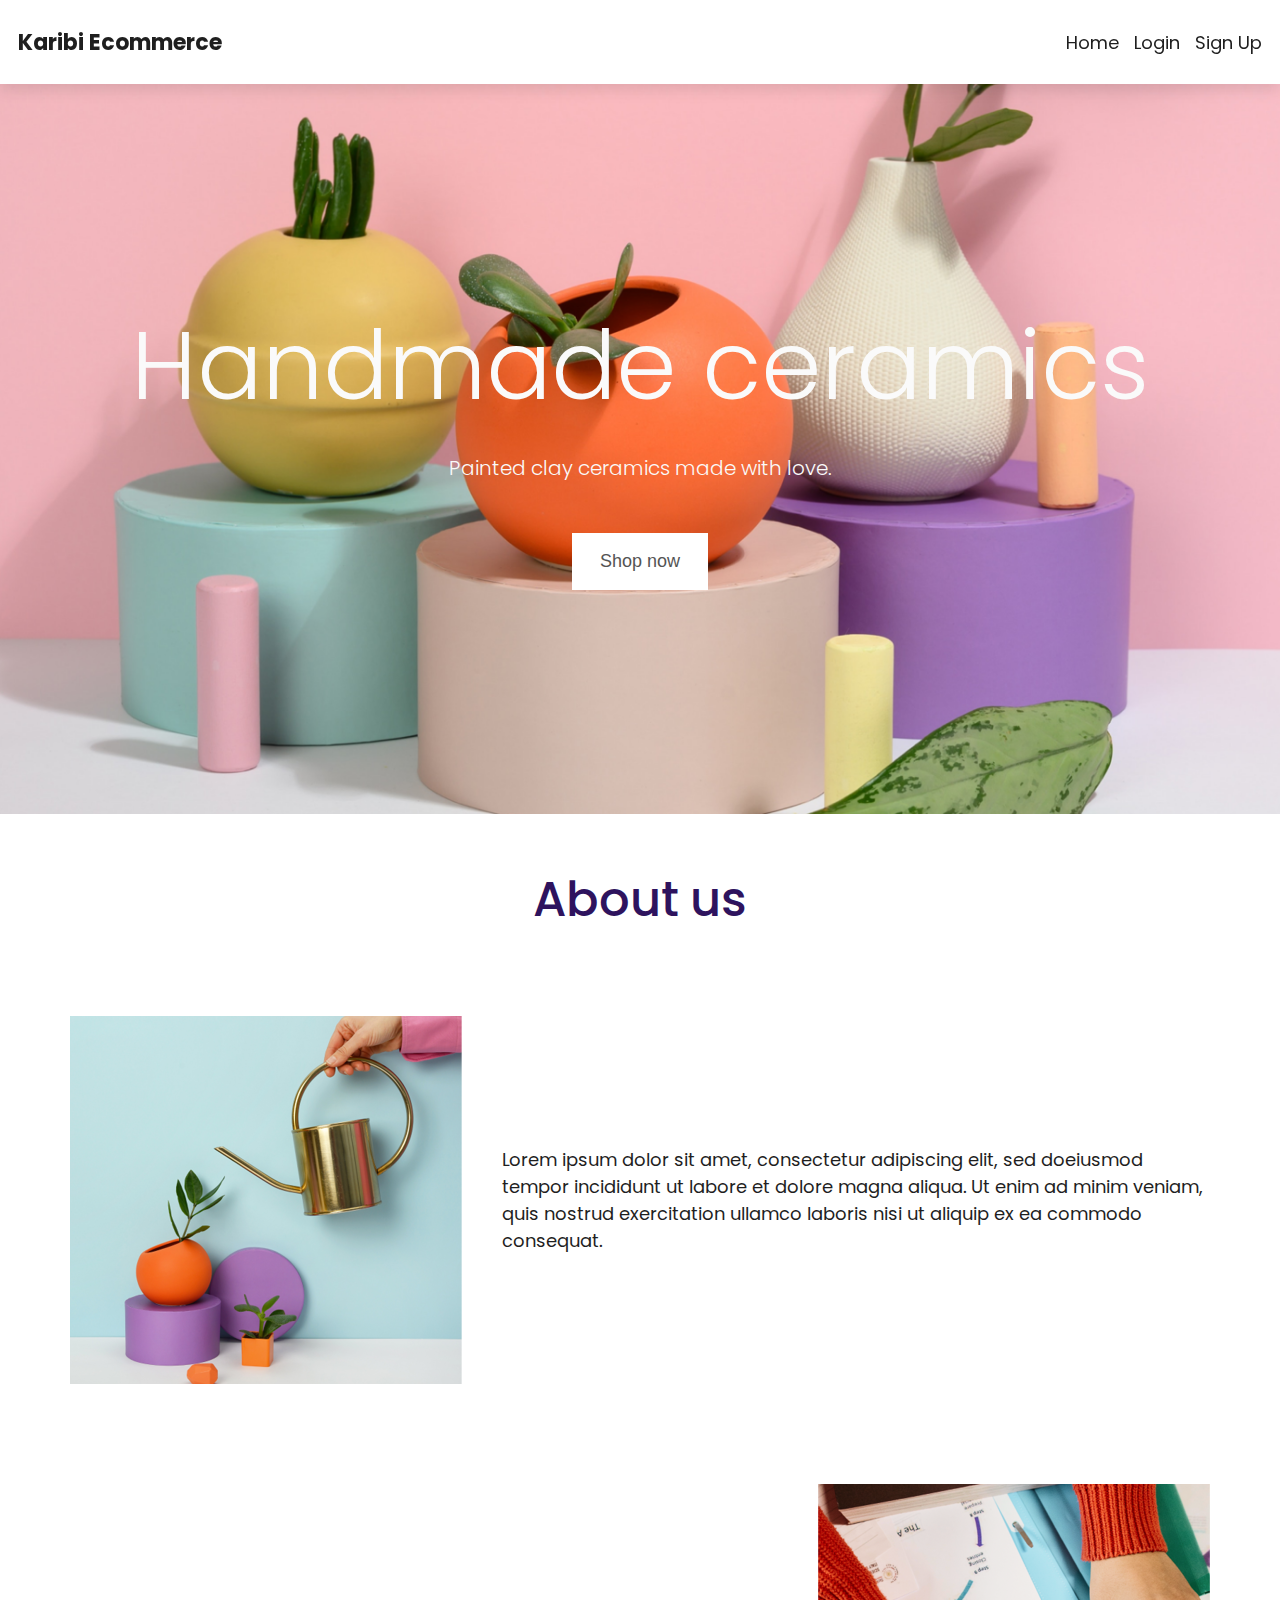
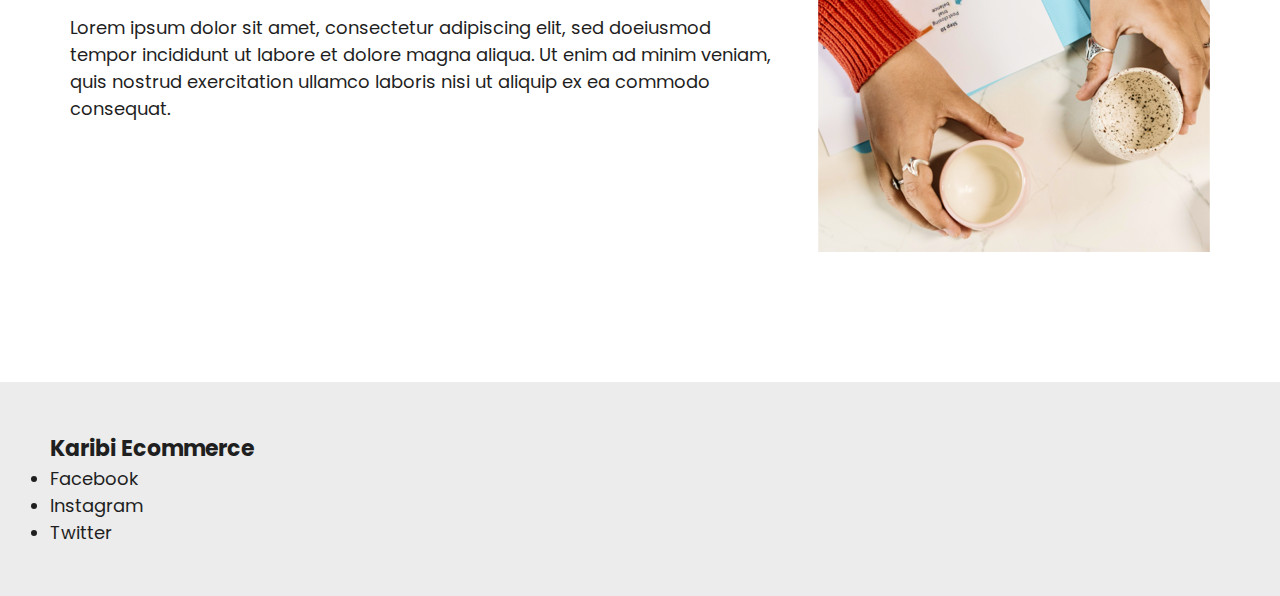
==== src/index.html @ 0dc77e4d "WIP: home layout" ====
<!doctype html>
<html lang="en">
<head>
    <meta charset="UTF-8">
    <meta name="viewport"
          content="width=device-width, user-scalable=no, initial-scale=1.0, maximum-scale=1.0, minimum-scale=1.0">
    <meta http-equiv="X-UA-Compatible" content="ie=edge">
    <link rel="stylesheet" href="style.css">
    <link rel="preconnect" href="https://fonts.googleapis.com">
    <link rel="preconnect" href="https://fonts.gstatic.com" crossorigin>
    <link href="https://fonts.googleapis.com/css2?family=Poppins:wght@200;300;500;700&display=swap" rel="stylesheet">
    <title>Document</title>
</head>
<body>
<header class="header">
    <div class="header--logo">
        Karibi Ecommerce
    </div>
    <nav class="header--list">
        <ul class="header--list-menu">
            <li class="header--list-menu-item">
                Home
            </li>
            <li class="header--list-menu-item">
                Login
            </li>
            <li class="header--list-menu-item">
                Sign Up
            </li>
        </ul>
    </nav>
</header>
<main class="main">
    <section class="hero">
        <h1 class="hero--title">Handmade ceramics</h1>
        <h2 class="hero--description">Painted clay ceramics made with love.</h2>
        <button class="hero--button">Shop now</button>
    </section>
    <section class="about container">
        <h3 class="about--title">About us</h3>
        <div class="about--item">
            <img class="about--item-image" src="assets/ceramic-about.png" alt="ceramic vases being watered" >
            <p class="about--item-image">Lorem ipsum dolor sit amet, consectetur adipiscing elit, sed doeiusmod tempor incididunt ut labore et dolore magna aliqua. Ut enim ad minim veniam, quis nostrud exercitation ullamco laboris nisi ut aliquip ex ea commodo consequat.</p>
        </div>
        <div class="about--item">
            <img class="about--item-image" src="assets/ceramic-about-2.png" alt="two cups of coffee under a table" >
            <p class="about--item-image">Lorem ipsum dolor sit amet, consectetur adipiscing elit, sed doeiusmod tempor incididunt ut labore et dolore magna aliqua. Ut enim ad minim veniam, quis nostrud exercitation ullamco laboris nisi ut aliquip ex ea commodo consequat.</p>
        </div>
    </section>
    <footer class="footer">
        <div class="container">
            <p class="footer--title">Karibi Ecommerce</p>
            <ul class="footer--list">
                <li>Facebook</li>
                <li>Instagram</li>
                <li>Twitter</li>
            </ul>
        </div>
    </footer>
</main>
</body>
</html>
---- src/style.css ----
:root {
    --gray-font-color: #545454;
    --black-font-color: #1f1f1f;
    --black-color: #000000;
    --white-font-color: #fafafa;
    --white-color: #ffffff;
    --button-hover-color: #e1e1e1;
    --purple-font-color: #2e135e;
    --height-header: 84px;
    --padding: 50px;
}

/* Resetting styles */
* {
    margin: 0;
    padding: 0;
}

body {
    font-family: 'Poppins', sans-serif;
    font-size: 18px;
    color: var(--black-font-color);
}

.container {
    padding: var(--padding);
    margin: 0 auto;
    max-width: 1200px
}

/* Header section */
.header {
    position: fixed;
    top: 0;
    left: 0;
    right: 0;
    display: flex;
    justify-content: space-between;
    align-items: center;
    padding: 0 18px;
    height: var(--height-header);
    background-color: var(--white-color);
    box-shadow: 0 6px 14px rgb(0 0 0 / 10%);
}

.header--logo {
    font-size: 22px;
    font-weight: 700;
}

.header--list-menu {
    display: flex;
    list-style: none;
}

.header--list-menu-item {
    margin-left: 15px;
    cursor: pointer;
}

.header--list-menu-item:hover {
    text-decoration: underline;
}
/* End header section */


.main {
    margin-top: var(--height-header);
}

/* Hero section */
.hero {
    display: flex;
    flex-direction: column;
    justify-content: center;
    align-items: center;
    background-image: url("assets/ceramic-background.png");
    background-position: center;
    background-repeat: no-repeat;
    background-size: cover;
    height: 70vh;
    color: var(--white-font-color);
    text-align: center;
    padding: var(--padding);
}

.hero--title {
    font-size: 96px;
    font-weight: 300;
    line-height: 1.2;
}

.hero--description {
    font-size: 20px;
    font-weight: 300;
    margin: 30px 0;
}

.hero--button {
    padding: 18px 28px;
    margin-top: 20px;
    border: none;
    font-size: 18px;
    color: var(--gray-font-color);
    background-color: var(--white-color);
    cursor: pointer;
}

.hero--button:hover {
    background-color: var(--button-hover-color);
}
/* End hero section */

/* About section */
.about {
    text-align: center;
}

.about--title {
    font-size: 48px;
    font-weight: 500;
    color: var(--purple-font-color);
}

.about--item {
    margin: 60px 0;
}

.about--item:nth-of-type(1) {
    display: flex;
    align-items: center;
}

.about--item:nth-of-type(2) {
    display: flex;
    flex-direction: row-reverse;
    align-items: center;
}

.about--item-image {
    margin: 20px;
    text-align: left;
}
/* End about section */

/* Footer section */
.footer {
    background-color: #ececec;
}

.footer--title {
    font-size: 22px;
    font-weight: 700;
}
/* End footer section */
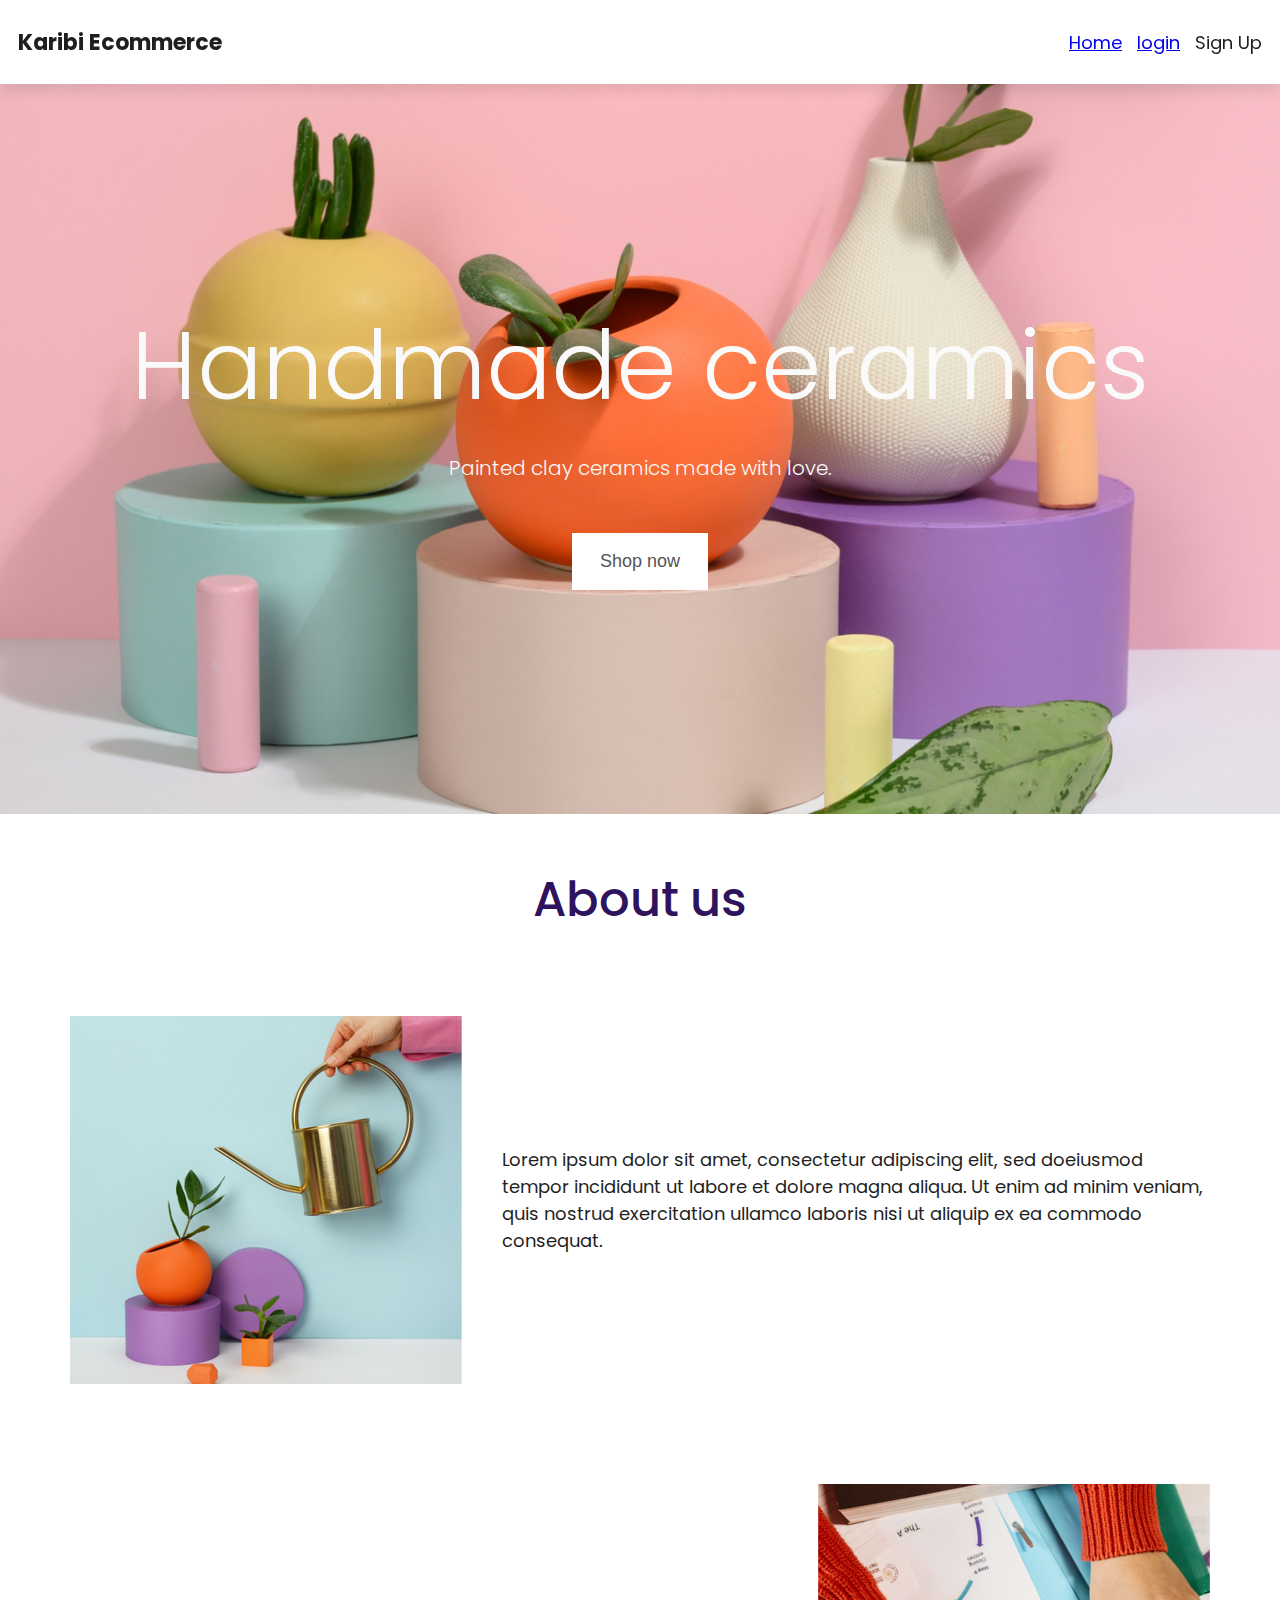
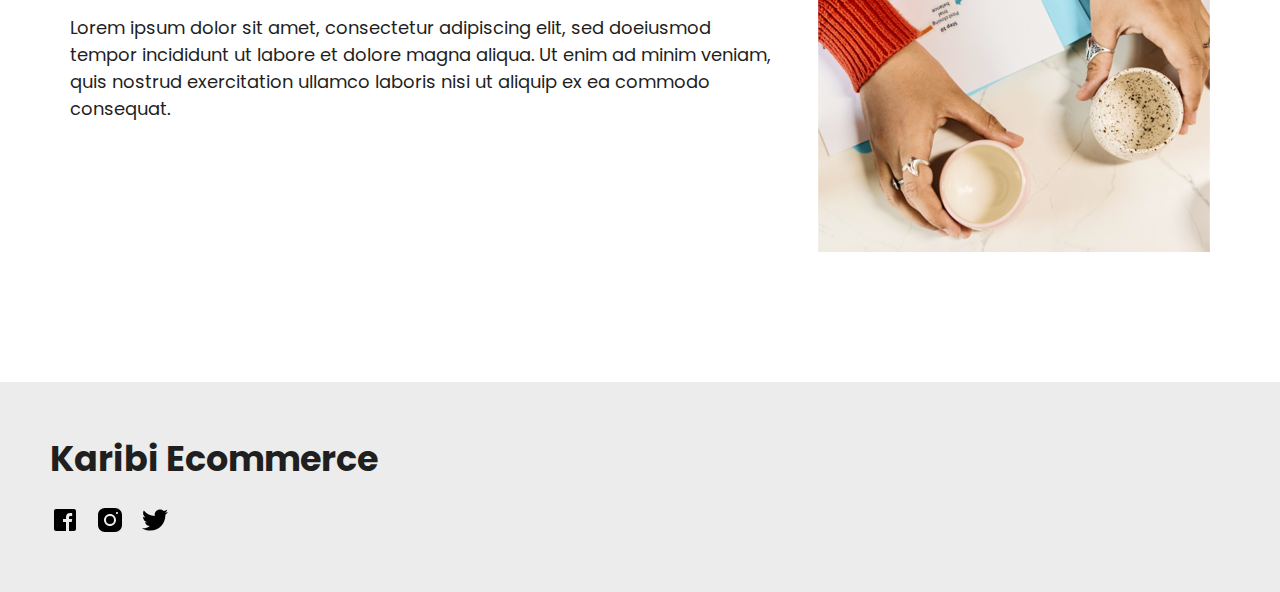
==== commit 1491b724: "add login.html" ====
--- a/src/index.html
+++ b/src/index.html
@@ -9,7 +9,7 @@
     <link rel="preconnect" href="https://fonts.googleapis.com">
     <link rel="preconnect" href="https://fonts.gstatic.com" crossorigin>
     <link href="https://fonts.googleapis.com/css2?family=Poppins:wght@200;300;500;700&display=swap" rel="stylesheet">
-    <title>Document</title>
+    <title>Karibi Ecommerce | Home</title>
 </head>
 <body>
 <header class="header">
@@ -19,10 +19,10 @@
     <nav class="header--list">
         <ul class="header--list-menu">
             <li class="header--list-menu-item">
-                Home
+                <a href="index.html">Home</a>
             </li>
             <li class="header--list-menu-item">
-                Login
+                <a href="login.html">login</a>
             </li>
             <li class="header--list-menu-item">
                 Sign Up
@@ -51,9 +51,15 @@
         <div class="container">
             <p class="footer--title">Karibi Ecommerce</p>
             <ul class="footer--list">
-                <li>Facebook</li>
-                <li>Instagram</li>
-                <li>Twitter</li>
+                <li class="footer--list-item">
+                    <img src="assets/facebook.svg" alt="facebook">
+                </li>
+                <li class="footer--list-item">
+                    <img src="assets/instagram.svg" alt="instagram">
+                </li>
+                <li class="footer--list-item">
+                    <img src="assets/twitter.svg" alt="twitter">
+                </li>
             </ul>
         </div>
     </footer>
--- a/src/style.css
+++ b/src/style.css
@@ -149,7 +149,18 @@
 }
 
 .footer--title {
-    font-size: 22px;
+    font-size: 35px;
     font-weight: 700;
 }
+
+.footer--list {
+    display: flex;
+    margin-top: 20px;
+    list-style: none;
+}
+
+.footer--list-item {
+    margin-right: 15px;
+    cursor: pointer;
+}
 /* End footer section */
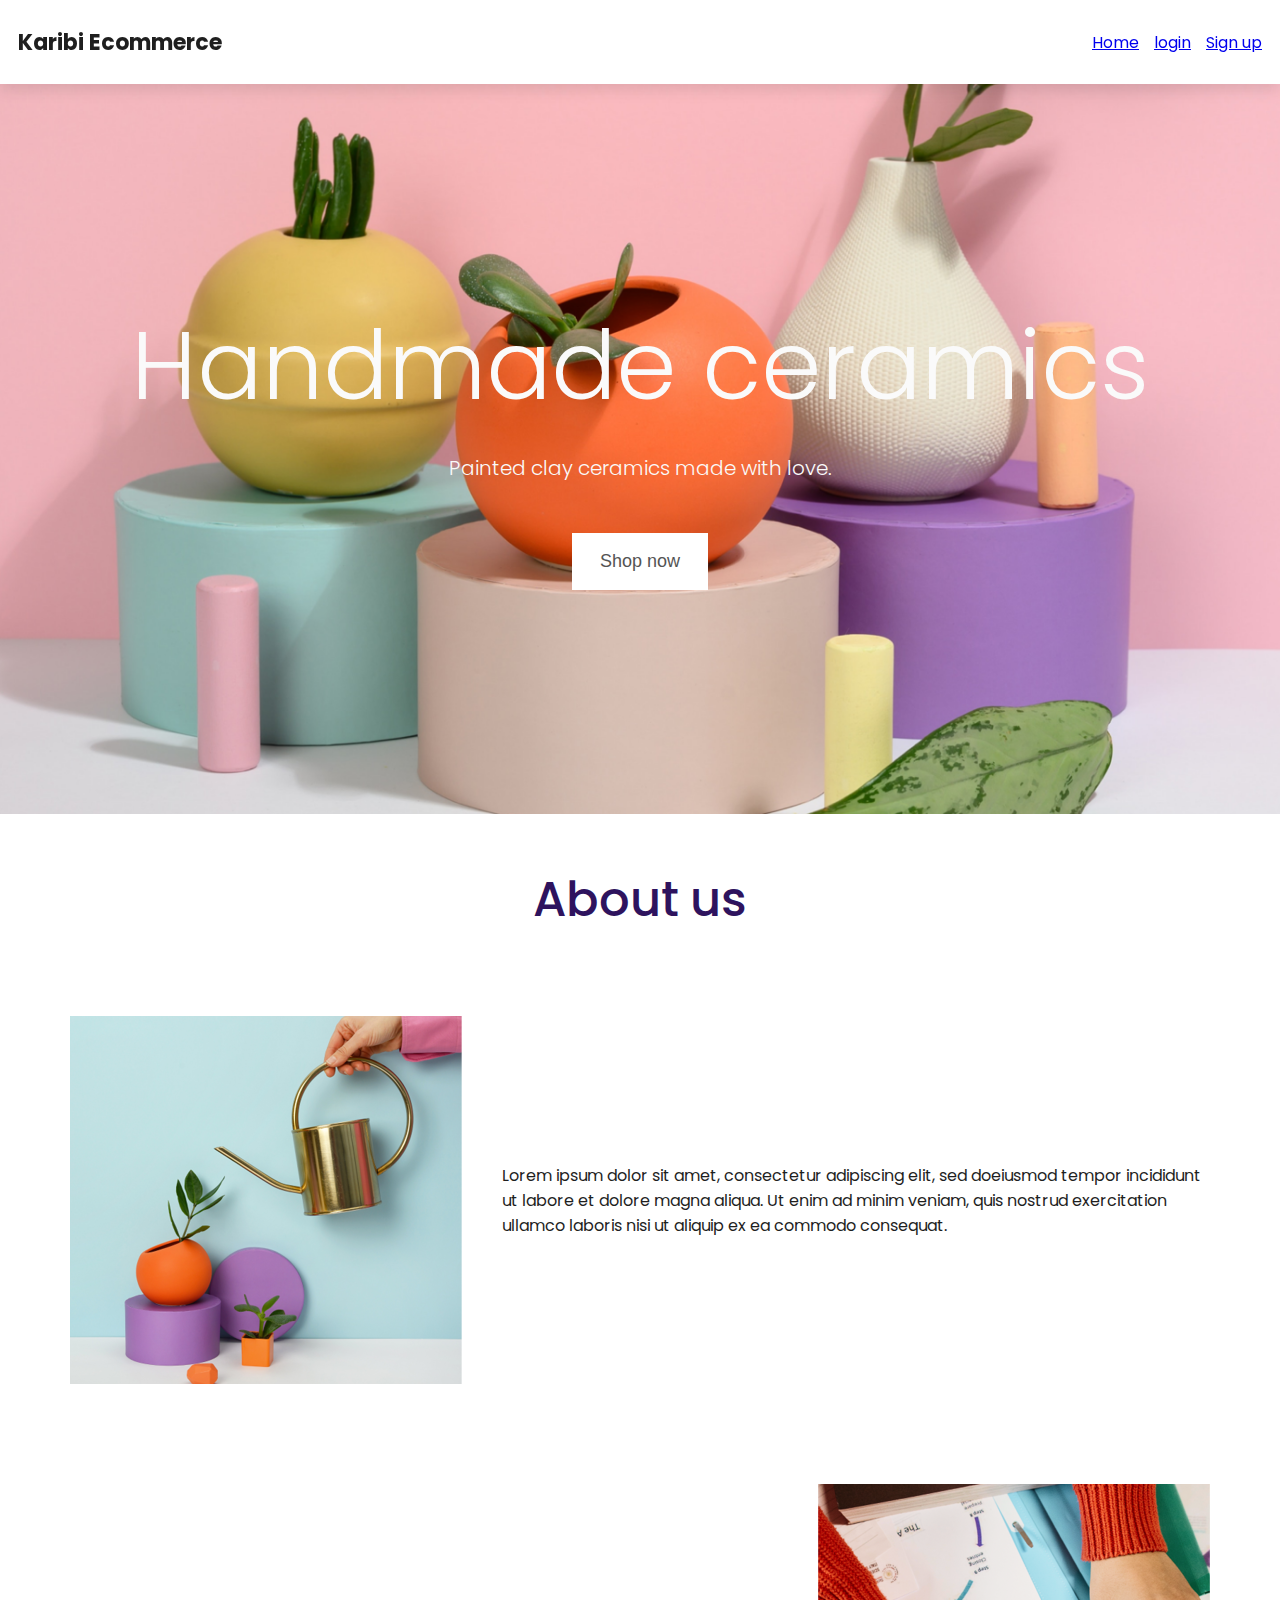
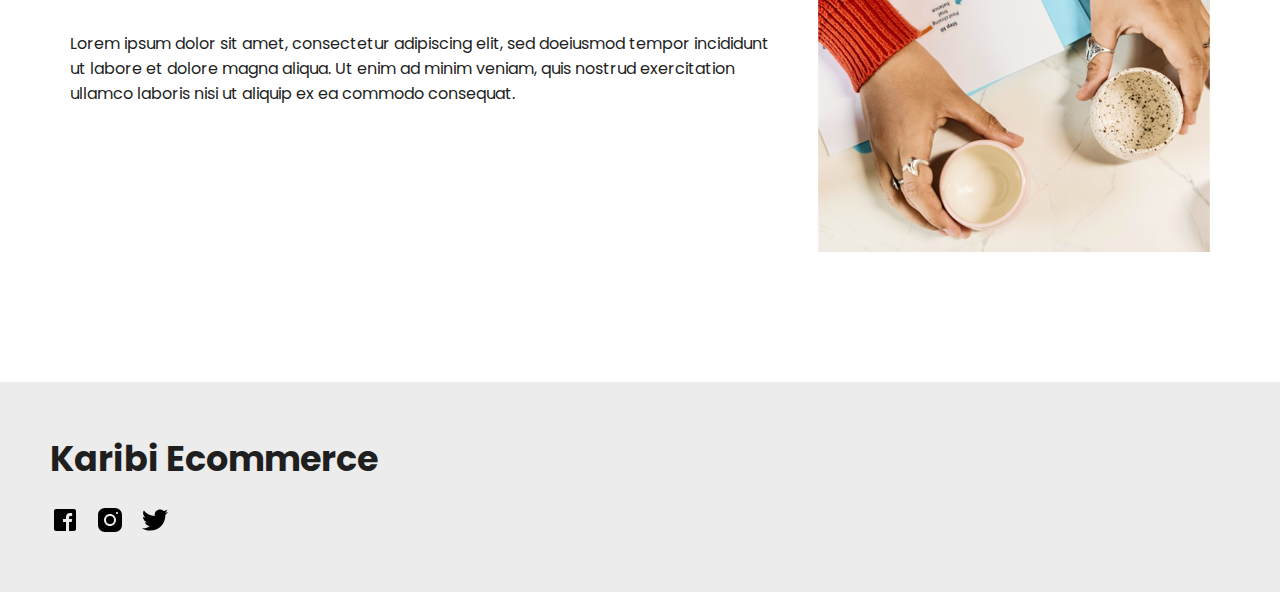
==== commit 0925c0ce: "add sign up to header" ====
--- a/src/index.html
+++ b/src/index.html
@@ -25,7 +25,7 @@
                 <a href="login.html">login</a>
             </li>
             <li class="header--list-menu-item">
-                Sign Up
+                <a href="signup.html">Sign up</a>
             </li>
         </ul>
     </nav>
--- a/src/style.css
+++ b/src/style.css
@@ -6,6 +6,8 @@
     --white-color: #ffffff;
     --button-hover-color: #e1e1e1;
     --purple-font-color: #2e135e;
+    --blue-button-color: #0773d7;
+    --blue-button-hover-color: #0960b0;
     --height-header: 84px;
     --padding: 50px;
 }
@@ -18,7 +20,7 @@
 
 body {
     font-family: 'Poppins', sans-serif;
-    font-size: 18px;
+    font-size: 16px;
     color: var(--black-font-color);
 }
 
@@ -27,6 +29,12 @@
     margin: 0 auto;
     max-width: 1200px
 }
+
+.main {
+    margin-top: var(--height-header);
+}
+
+/* <<<< Home (Index) page >>>> */
 
 /* Header section */
 .header {
@@ -63,10 +71,6 @@
 }
 /* End header section */
 
-
-.main {
-    margin-top: var(--height-header);
-}
 
 /* Hero section */
 .hero {
@@ -164,3 +168,61 @@
     cursor: pointer;
 }
 /* End footer section */
+
+/* <<<< Login and Sign up page >>>> */
+
+.section-form {
+    display: flex;
+    justify-content: center;
+    align-items: center;
+    height: calc(100vh - var(--height-header));
+    background-image: url("assets/ceramic-tree.png");
+    background-position: center;
+    background-repeat: no-repeat;
+    background-size: cover;
+}
+
+.form {
+    background-color: var(--white-color);
+    box-shadow: 0 6px 14px rgb(0 0 0 / 10%);
+}
+
+.form--title {
+    font-size: 48px;
+    font-weight: 500;
+}
+
+.form--item {
+    display: flex;
+    flex-direction: column;
+    margin: 15px 0;
+    width: 300px;
+}
+
+.form--item input {
+    padding: 10px;
+    margin-top: 10px;
+}
+
+.form--button {
+    display: flex;
+    justify-content: center;
+    align-items: center;
+    padding: 15px 0;
+    margin-top: 40px;
+    width: 100%;
+    border: none;
+    font-size: 18px;
+    color: var(--white-font-color);
+    background-color: var(--blue-button-color);
+    cursor: pointer;
+}
+
+.form--button:hover {
+    background-color: var(--blue-button-hover-color);
+}
+
+.form--register {
+    margin-top: 10px;
+    font-weight: 300;
+}
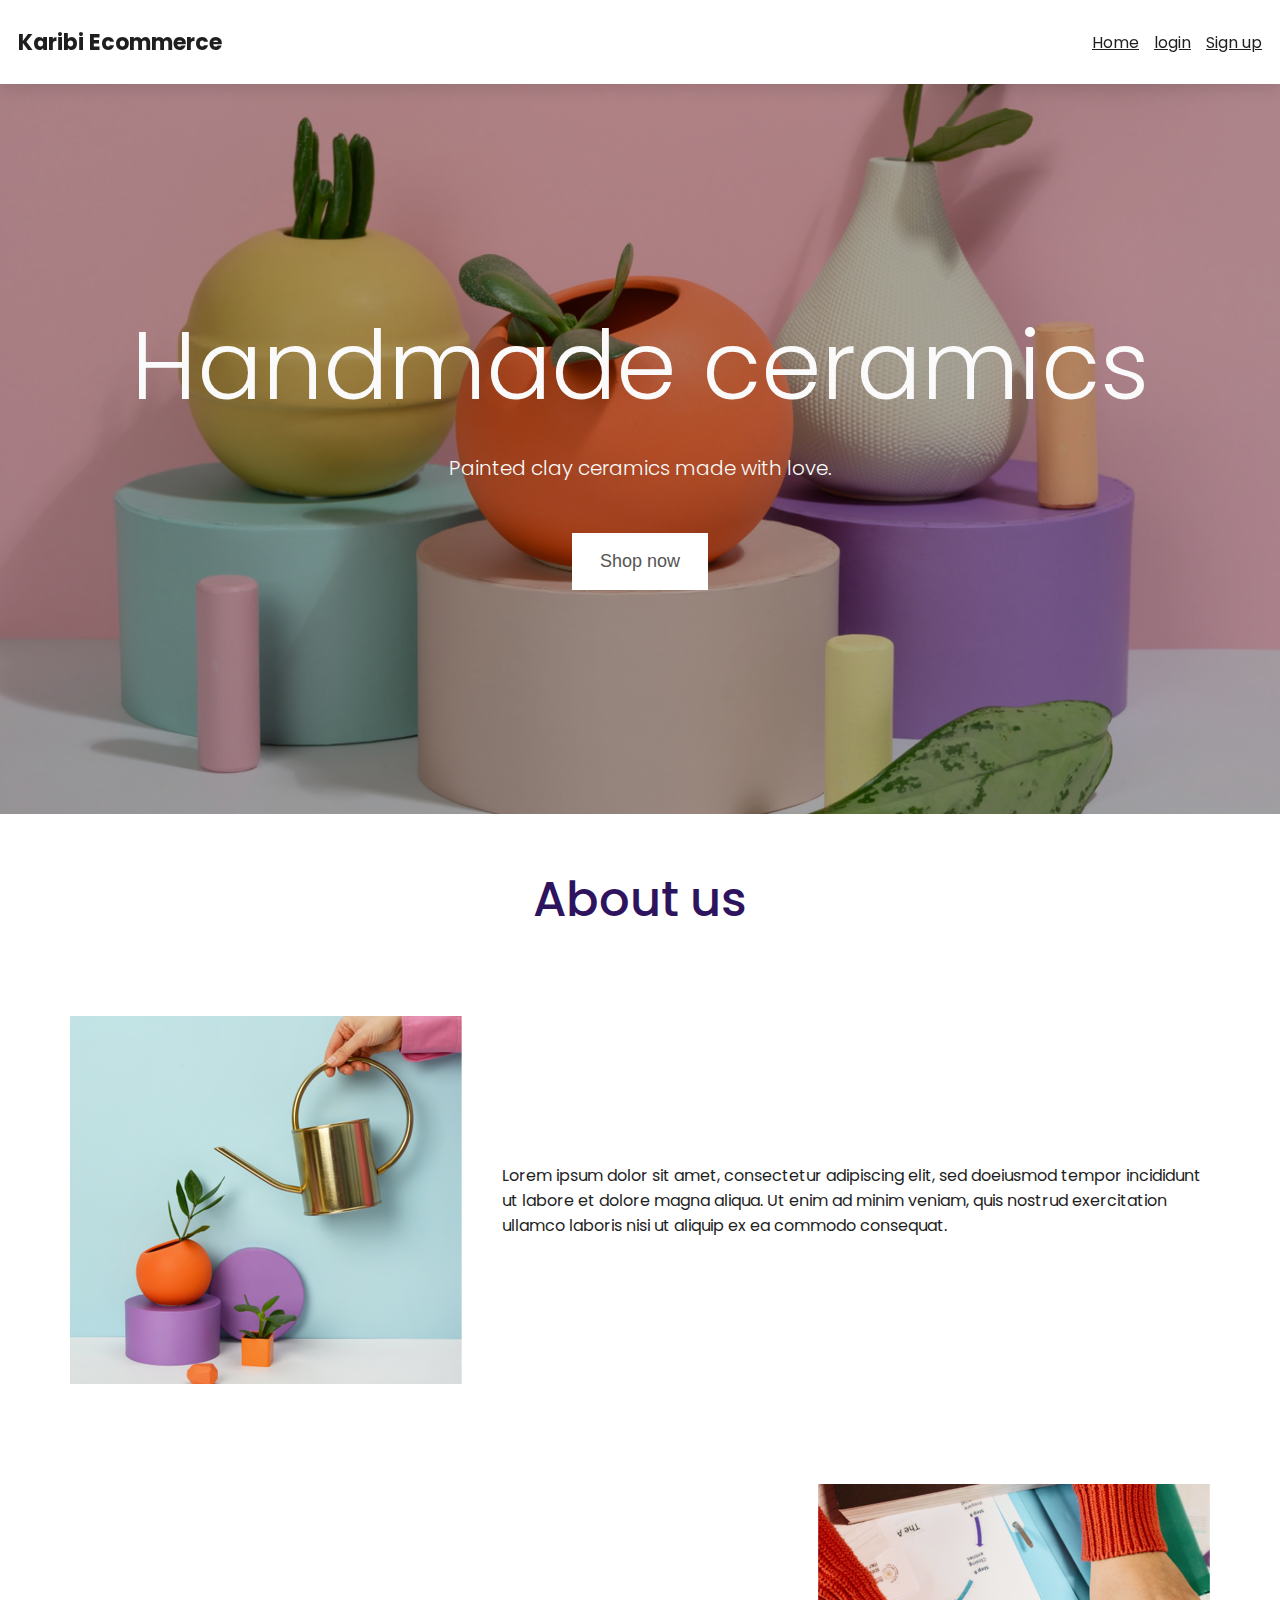
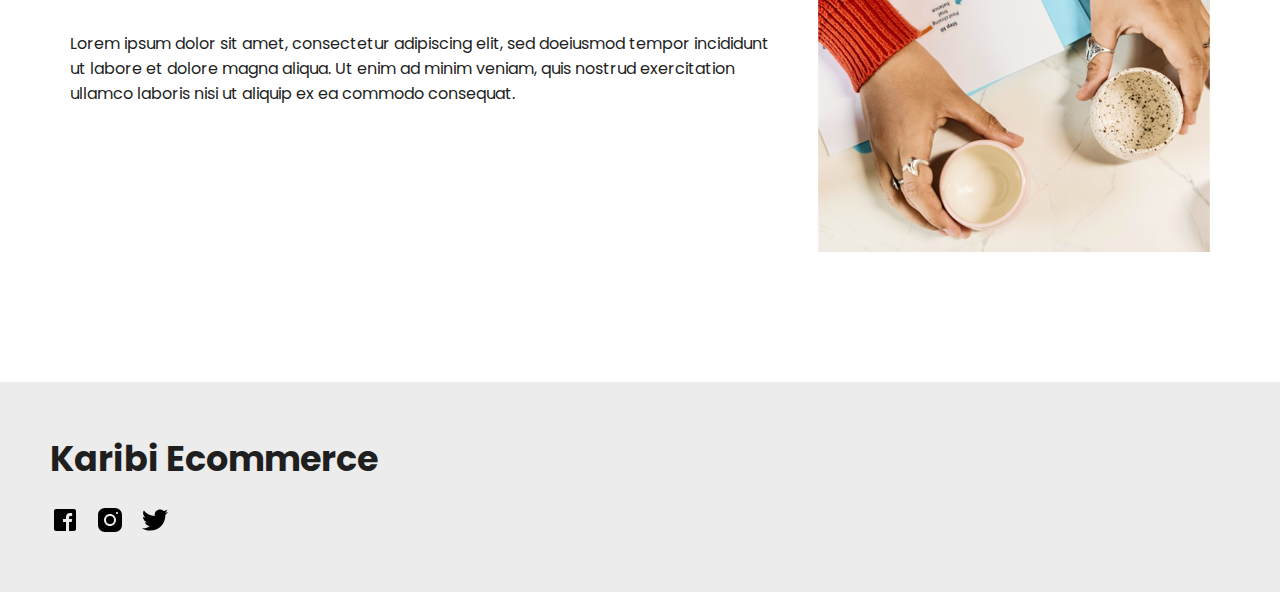
==== commit 9c885745: "add favicon" ====
--- a/src/index.html
+++ b/src/index.html
@@ -9,6 +9,7 @@
     <link rel="preconnect" href="https://fonts.googleapis.com">
     <link rel="preconnect" href="https://fonts.gstatic.com" crossorigin>
     <link href="https://fonts.googleapis.com/css2?family=Poppins:wght@200;300;500;700&display=swap" rel="stylesheet">
+    <link rel="icon" type="image/x-icon" href="assets/favicon.ico">
     <title>Karibi Ecommerce | Home</title>
 </head>
 <body>
--- a/src/style.css
+++ b/src/style.css
@@ -10,6 +10,7 @@
     --blue-button-hover-color: #0960b0;
     --height-header: 84px;
     --padding: 50px;
+    --dark-image: linear-gradient( rgba(0, 0, 0, 0.3), rgba(0, 0, 0, 0.3) )
 }
 
 /* Resetting styles */
@@ -22,6 +23,10 @@
     font-family: 'Poppins', sans-serif;
     font-size: 16px;
     color: var(--black-font-color);
+}
+
+a {
+    color: var(--black-font-color)
 }
 
 .container {
@@ -77,15 +82,15 @@
     display: flex;
     flex-direction: column;
     justify-content: center;
-    align-items: center;
-    background-image: url("assets/ceramic-background.png");
+    padding: var(--padding);
+    align-items: center;
+    background-image: var(--dark-image), url("assets/ceramic-background.png");
     background-position: center;
     background-repeat: no-repeat;
     background-size: cover;
     height: 70vh;
+    text-align: center;
     color: var(--white-font-color);
-    text-align: center;
-    padding: var(--padding);
 }
 
 .hero--title {
@@ -176,7 +181,7 @@
     justify-content: center;
     align-items: center;
     height: calc(100vh - var(--height-header));
-    background-image: url("assets/ceramic-tree.png");
+    background-image:  var(--dark-image), url("assets/ceramic-tree.png");
     background-position: center;
     background-repeat: no-repeat;
     background-size: cover;
@@ -226,3 +231,7 @@
     margin-top: 10px;
     font-weight: 300;
 }
+
+.form--register a {
+    font-weight: 500;
+}
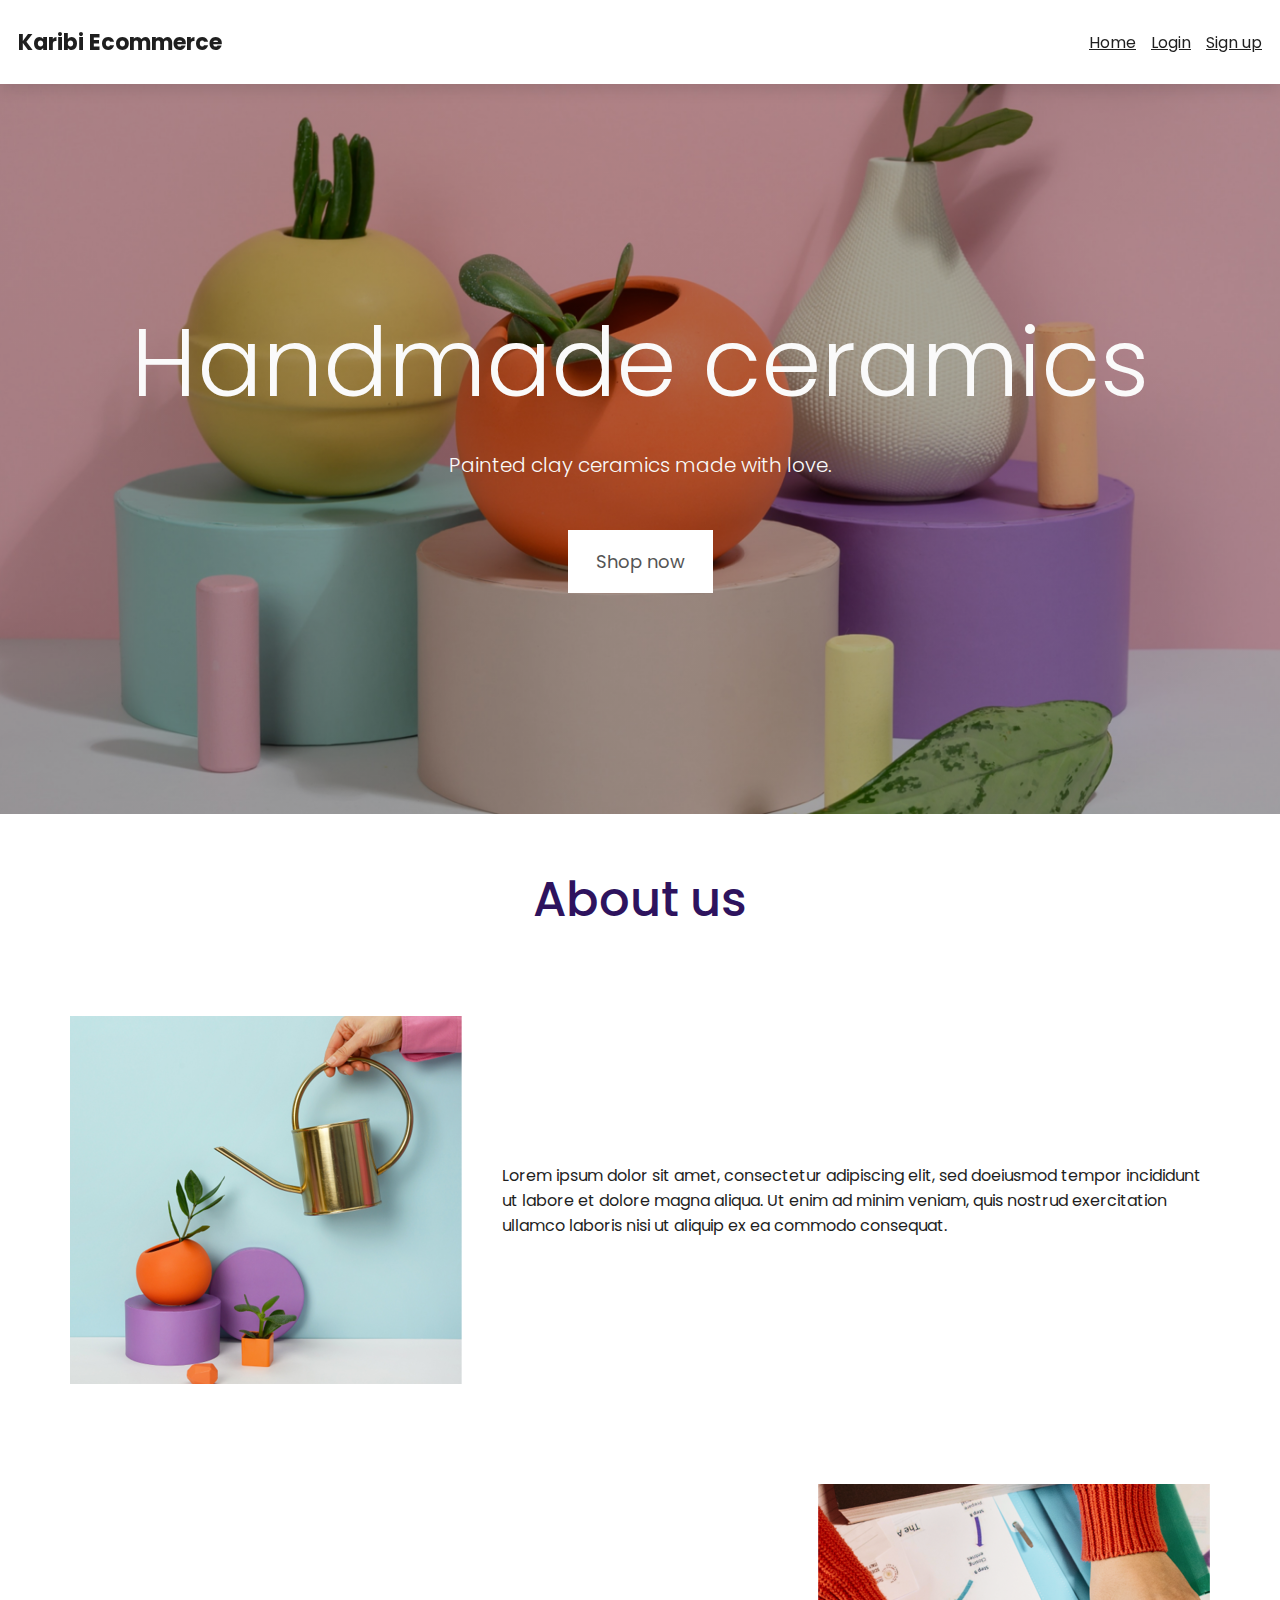
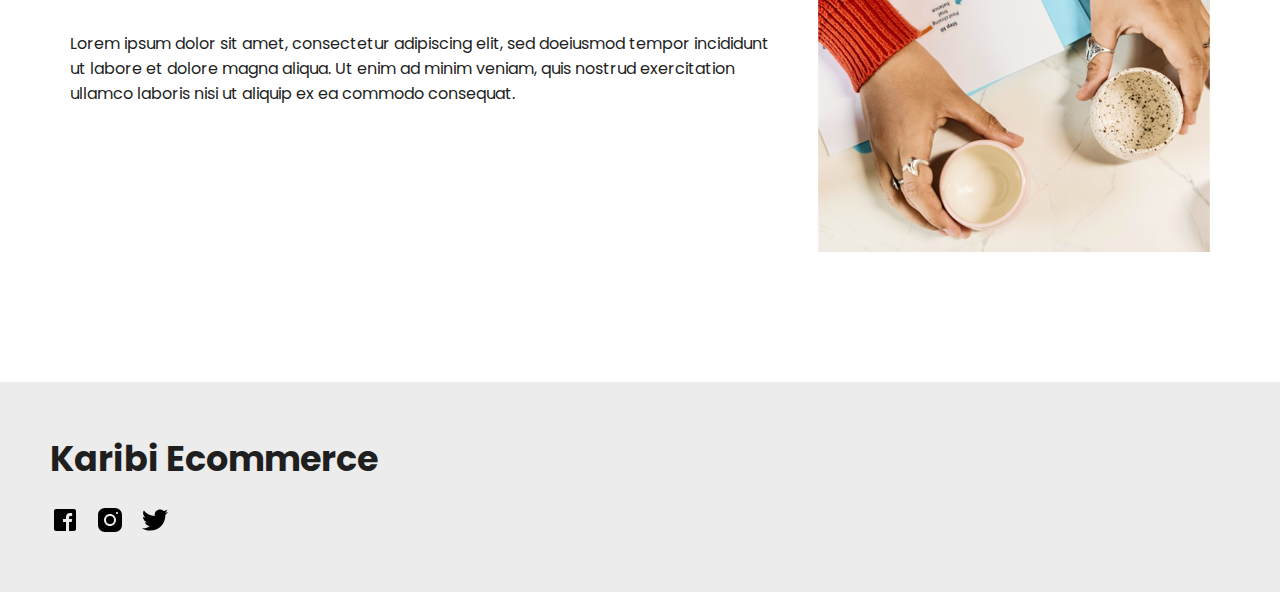
==== commit a16061a6: "fix bug cta hero home" ====
--- a/src/index.html
+++ b/src/index.html
@@ -23,7 +23,7 @@
                 <a href="index.html">Home</a>
             </li>
             <li class="header--list-menu-item">
-                <a href="login.html">login</a>
+                <a href="login.html">Login</a>
             </li>
             <li class="header--list-menu-item">
                 <a href="signup.html">Sign up</a>
@@ -35,7 +35,9 @@
     <section class="hero">
         <h1 class="hero--title">Handmade ceramics</h1>
         <h2 class="hero--description">Painted clay ceramics made with love.</h2>
-        <button class="hero--button">Shop now</button>
+            <a class="hero--button" href="login.html">
+                Shop now
+            </a>
     </section>
     <section class="about container">
         <h3 class="about--title">About us</h3>
--- a/src/style.css
+++ b/src/style.css
@@ -113,6 +113,7 @@
     color: var(--gray-font-color);
     background-color: var(--white-color);
     cursor: pointer;
+    text-decoration: none;
 }
 
 .hero--button:hover {
